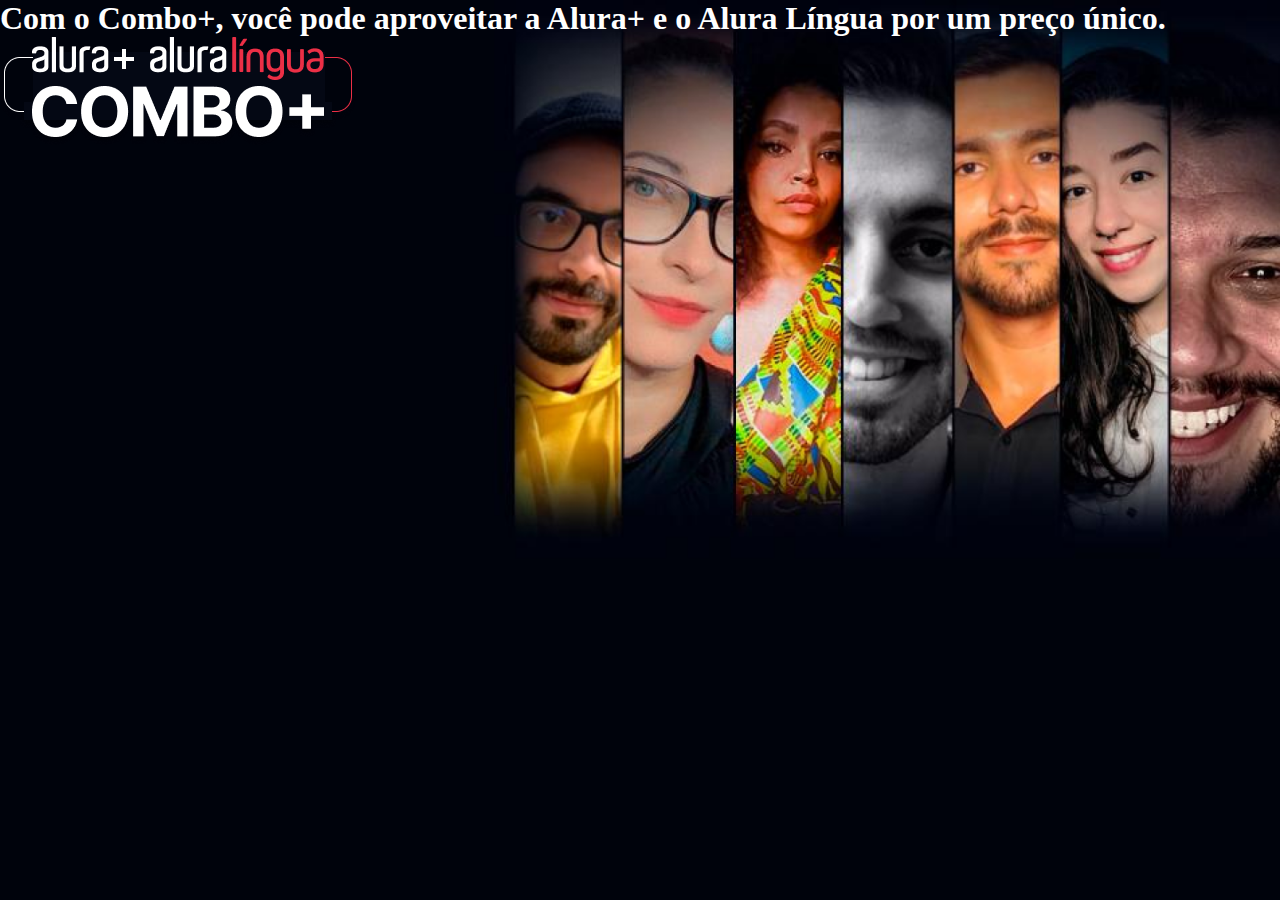
==== index.html @ 0bfee689 "aula 01" ====
<!DOCTYPE html>
<html lang="pt-br">
   <head>
       <title>Alura Plus</title>
       <meta charset="UTF-8">
       <meta name="viewport" content="width-device-width, initial-scale=1">
       <link rel="stylesheet" href="styles.css">
   </head> 
   <body>
       <section class="container principal">
            <h1>Com o Combo+, você pode aproveitar a Alura+ e o Alura Língua por um preço único.</h1>
            <img src="img/Combo.png" alt="O combo+ é a junção do alura+ e o alura língua">
        </section>
   </body>
</html>
---- styles.css ----
:root{
    --branco-principal: #FFFFFF;
    --cinza-secundario: #C0C0C0;
    --botao-azul: #667BF7;
    --cor-de-fundo: #00030C;
}

body {
    background-color: var(--cor-de-fundo);
    color: var(--branco-principal);
}

* {
    margin: 0;
    padding: 0;
}

.principal {
    background-image: url("img/Background.png");
    background-repeat: no-repeat;
    background-size: contain;
}

.container {
    height: 100vh;
}
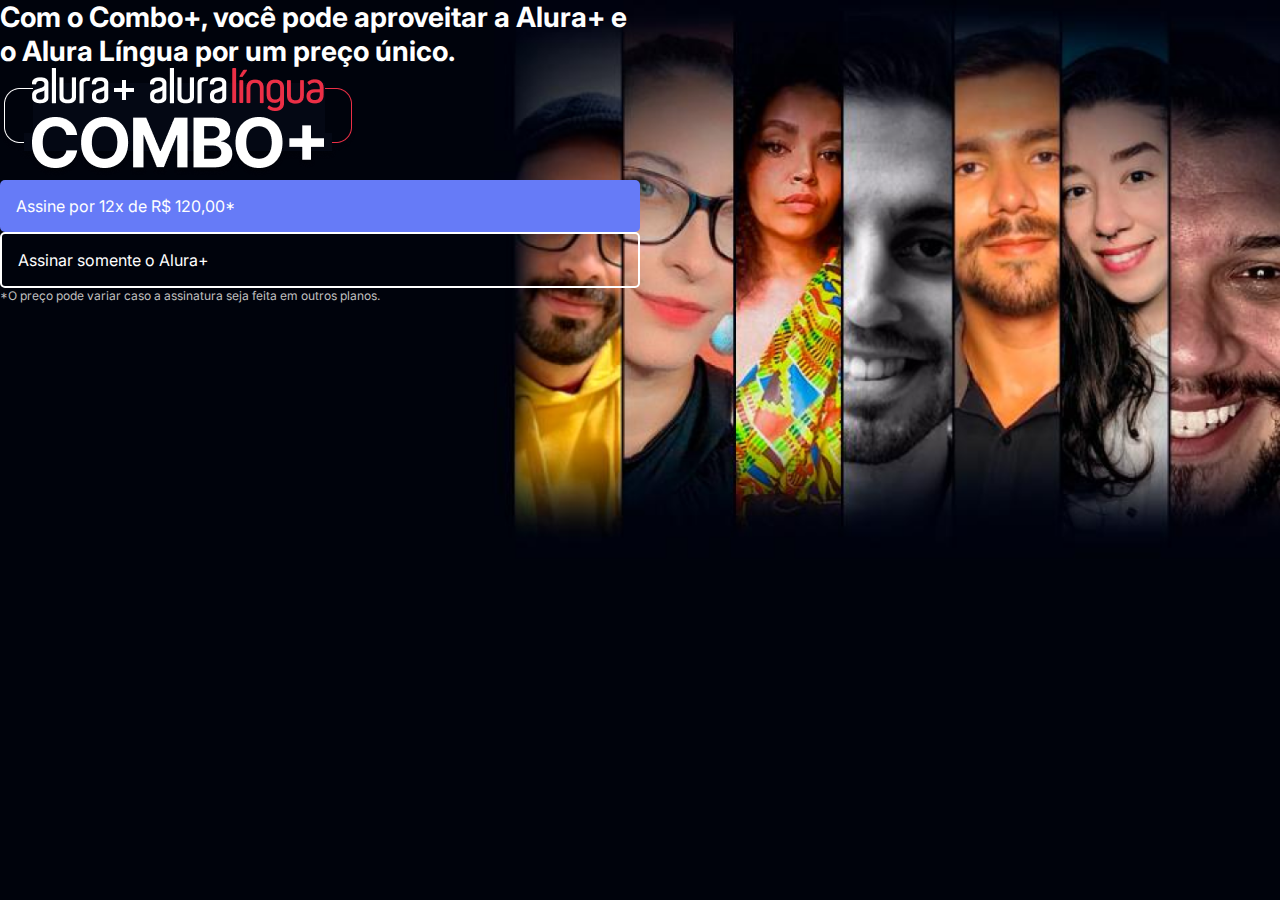
==== commit ff45e221: "aula 02" ====
--- a/index.html
+++ b/index.html
@@ -1,15 +1,26 @@
 <!DOCTYPE html>
 <html lang="pt-br">
-   <head>
-       <title>Alura Plus</title>
-       <meta charset="UTF-8">
-       <meta name="viewport" content="width-device-width, initial-scale=1">
-       <link rel="stylesheet" href="styles.css">
-   </head> 
-   <body>
-       <section class="container principal">
-            <h1>Com o Combo+, você pode aproveitar a Alura+ e o Alura Língua por um preço único.</h1>
+
+<head>
+    <title>Alura Plus</title>
+    <meta charset="UTF-8">
+    <meta name="viewport" content="width-device-width, initial-scale=1">
+    <link rel="stylesheet" href="styles.css">
+    <link rel="preconnect" href="https://fonts.googleapis.com">
+    <link rel="preconnect" href="https://fonts.gstatic.com" crossorigin>
+    <link href="https://fonts.googleapis.com/css2?family=Inter:wght@400;700&display=swap" rel="stylesheet">
+</head>
+
+<body>
+    <section class="container principal">
+        <div>
+            <h1 class="container__titulo">Com o Combo+, você pode aproveitar a Alura+ e o Alura Língua por um preço único.</h1>
             <img src="img/Combo.png" alt="O combo+ é a junção do alura+ e o alura língua">
-        </section>
-   </body>
+            <a href="www.alura.com.br" class="container__botao">Assine por 12x de R$ 120,00*</a>
+            <a href="www.alura.com.br" class="container__botao botao__secundario">Assinar somente o Alura+</a>
+            <p class="container__aviso">*O preço pode variar caso a assinatura seja feita em outros planos.</p>
+        </div>
+    </section>
+</body>
+
 </html>--- a/styles.css
+++ b/styles.css
@@ -1,13 +1,17 @@
-:root{
+:root {
     --branco-principal: #FFFFFF;
     --cinza-secundario: #C0C0C0;
     --botao-azul: #667BF7;
     --cor-de-fundo: #00030C;
+    --fonte-principal: 'Inter';
 }
 
 body {
     background-color: var(--cor-de-fundo);
     color: var(--branco-principal);
+    font-family: var(--fonte-principal);
+    font-size: 16px;
+    font-weight: 400;
 }
 
 * {
@@ -23,4 +27,30 @@
 
 .container {
     height: 100vh;
+    display: grid;
+    grid-template-columns: 50% 50%;
+}
+
+.container__botao {
+    background-color: var(--botao-azul);
+    border-radius: 5px;
+    padding: 1em;
+    color: var(--branco-principal);
+    display: block;
+    text-decoration: none;
+}
+
+.botao__secundario {
+    background-color: transparent;
+    border: 2px solid var(--branco-principal);
+}
+
+.container__aviso{
+    font-size: 12px;
+    color: var(--cinza-secundario);
+}
+
+.container__titulo{
+    font-size: 28px;
+    font-weight: 700;
 }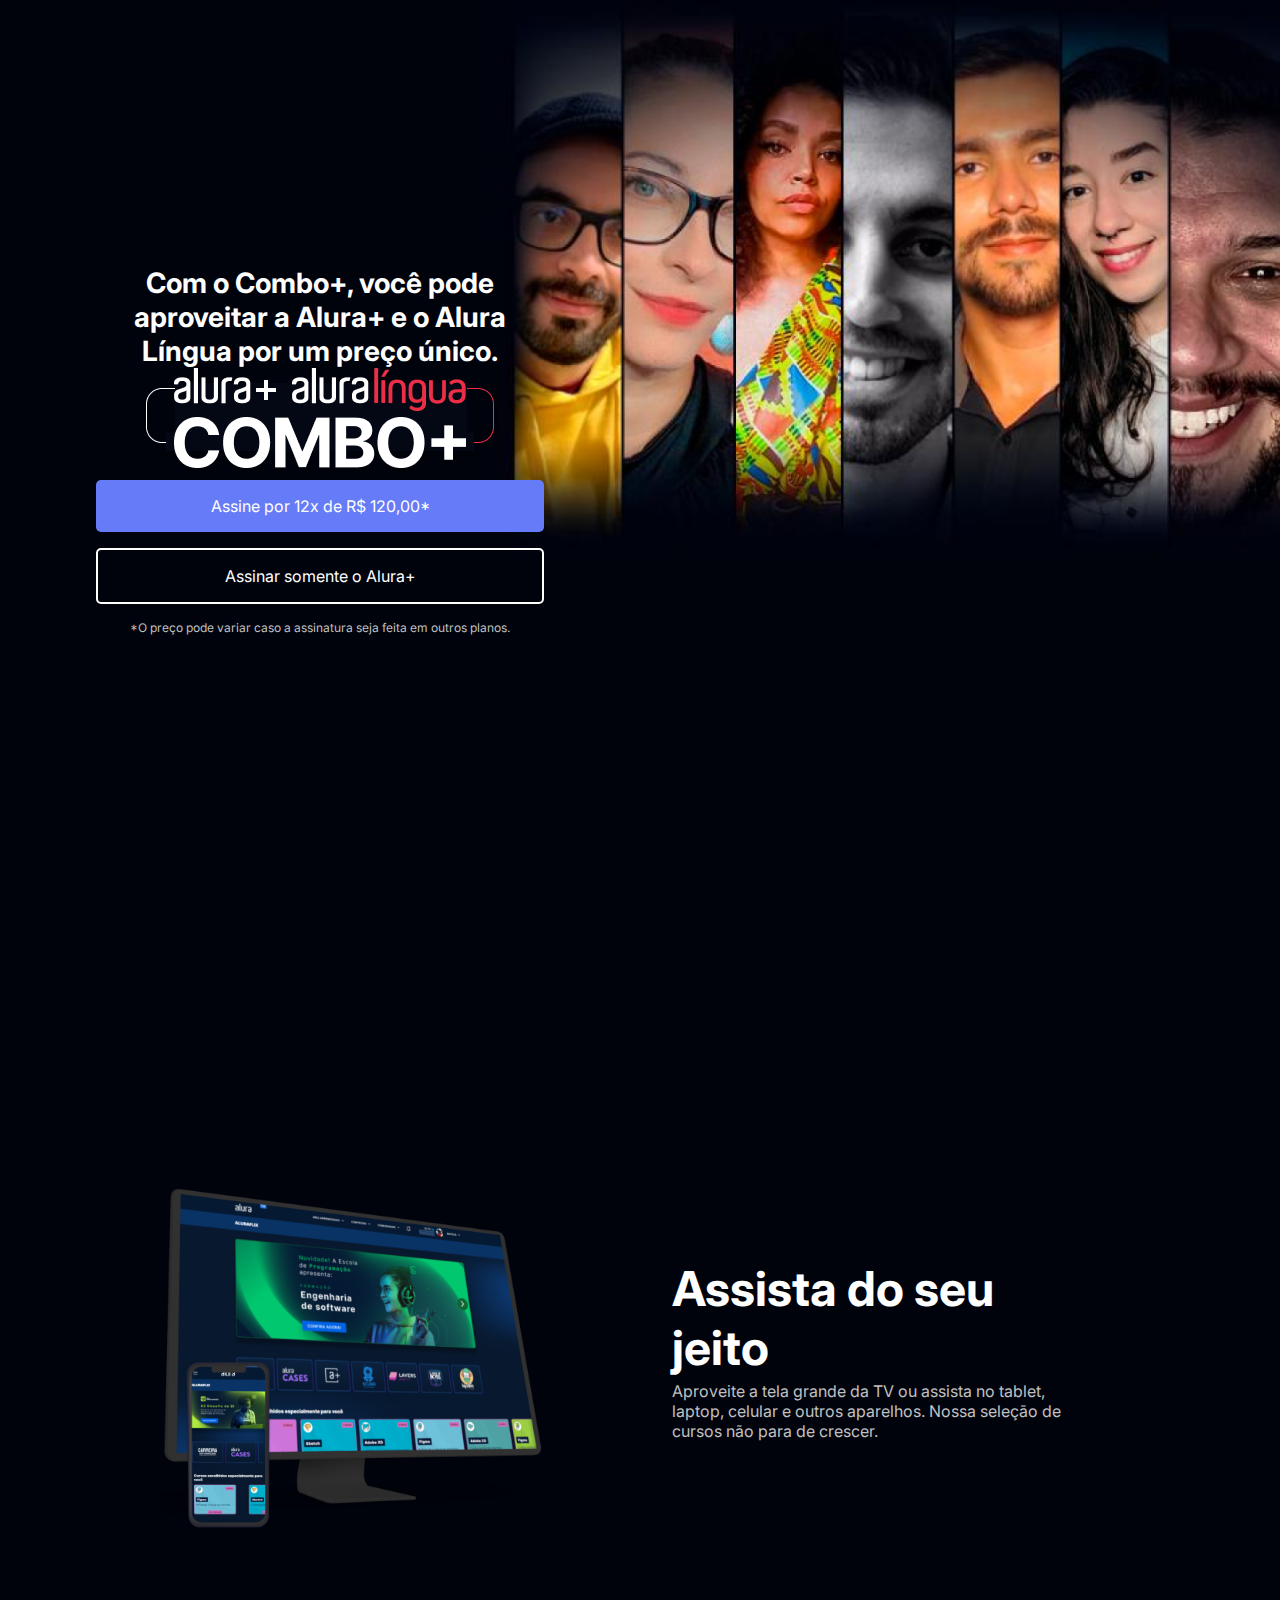
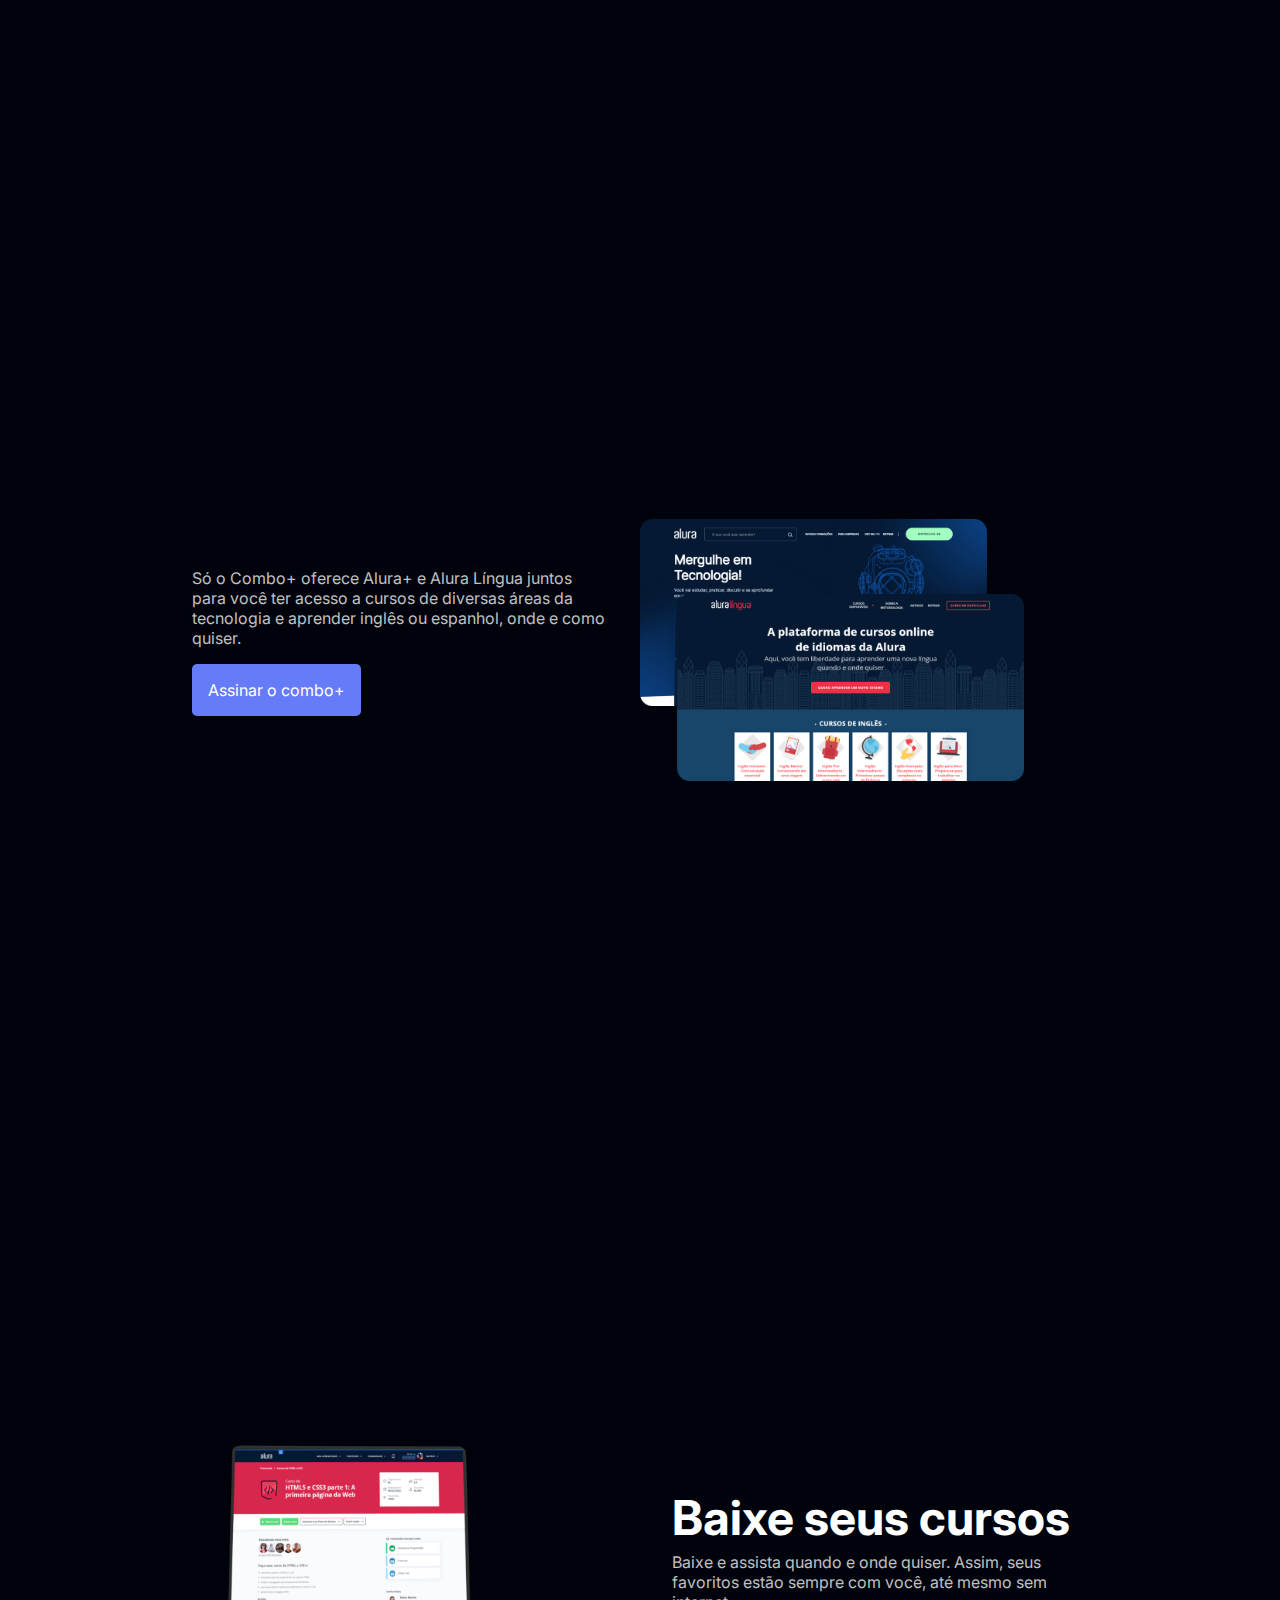
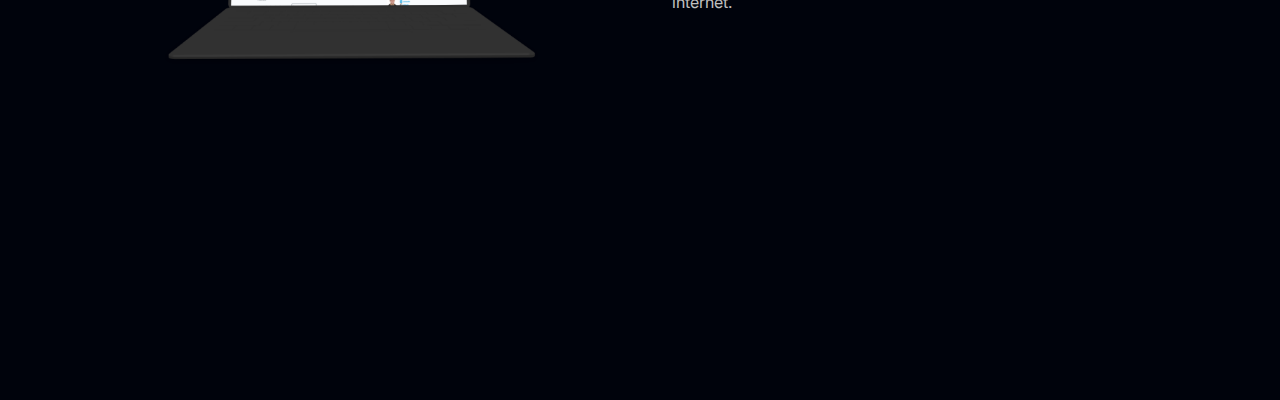
==== commit 429a3ace: "aula 03" ====
--- a/index.html
+++ b/index.html
@@ -13,14 +13,42 @@
 
 <body>
     <section class="container principal">
-        <div>
-            <h1 class="container__titulo">Com o Combo+, você pode aproveitar a Alura+ e o Alura Língua por um preço único.</h1>
-            <img src="img/Combo.png" alt="O combo+ é a junção do alura+ e o alura língua">
+        <div class="container__caixa">
+            <h1 class="container__titulo">Com o Combo+, você pode aproveitar a Alura+ e o Alura Língua por um preço
+                único.</h1>
+            <img src="img/Combo.png" alt="O combo+ é a junção do alura+ e o alura língua" class="container__imagem">
             <a href="www.alura.com.br" class="container__botao">Assine por 12x de R$ 120,00*</a>
             <a href="www.alura.com.br" class="container__botao botao__secundario">Assinar somente o Alura+</a>
             <p class="container__aviso">*O preço pode variar caso a assinatura seja feita em outros planos.</p>
         </div>
     </section>
+
+    <section class="container secundario">
+        <img src="img/Plataformas.png" alt="Um monitor e um celular com alura plus aberto" class="secundario__imagem">
+        <div class="container__descricao">
+            <h2 class="descricao__titulo">Assista do seu jeito</h2>
+            <p class="descricao__texto">Aproveite a tela grande da TV ou assista no tablet, laptop, celular e outros
+                aparelhos. Nossa seleção de cursos não para de crescer.</p>
+        </div>
+    </section>
+
+    <section class="container secundario">
+        <div class="container__descricao">
+            <p class="descricao__texto">Só o Combo+ oferece Alura+ e Alura Língua juntos para você ter acesso a cursos
+                de diversas áreas da tecnologia e aprender inglês ou espanhol, onde e como quiser.</p>
+            <a href="www.alura.com.br" class="container__botao secundario__botao">Assinar o combo+</a>
+        </div>
+        <img src="img/Telas.png" alt="Tela da alura plus e alura língua" class="secundario__imagem">
+    </section>
+
+    <section class="container secundario">
+        <img src="img/Notebook.png" alt="Notebook com a página do curso HTML5 e CSS3 da Alura aberta" class="secundario__imagem">
+        <div class="container__descricao">
+            <h2 class="descricao__titulo">Baixe seus cursos</h2>
+            <p class="descricao__texto">Baixe e assista quando e onde quiser. Assim, seus favoritos estão sempre com
+                você, até mesmo sem internet.</p>
+        </div>
+    </section>
 </body>
 
 </html>--- a/styles.css
+++ b/styles.css
@@ -23,6 +23,8 @@
     background-image: url("img/Background.png");
     background-repeat: no-repeat;
     background-size: contain;
+    align-items: center;
+    text-align: center;
 }
 
 .container {
@@ -38,6 +40,7 @@
     color: var(--branco-principal);
     display: block;
     text-decoration: none;
+    margin-bottom: 1em;
 }
 
 .botao__secundario {
@@ -53,4 +56,41 @@
 .container__titulo{
     font-size: 28px;
     font-weight: 700;
+}
+
+.contanier__imagem {
+    margin: 1em 0 2em 0;
+}
+
+.container__caixa {
+    margin: 0 6em;
+}
+
+.secundario__imagem {
+    width: 80%;
+}
+
+.secundario {
+    align-items: center;
+    margin: 0 10em;
+}
+
+.descricao__titulo {
+    font-weight: 700;
+    font-size: 48px;
+    color: var(--branco-principal);
+    margin-bottom: 0.1em;
+}
+
+.descricao__texto {
+    color: var(--cinza-secundario);
+}
+
+.secundario__botao {
+    display: inline-block;
+    margin-top: 1em;
+}
+
+.container__descricao {
+    padding: 2em;
 }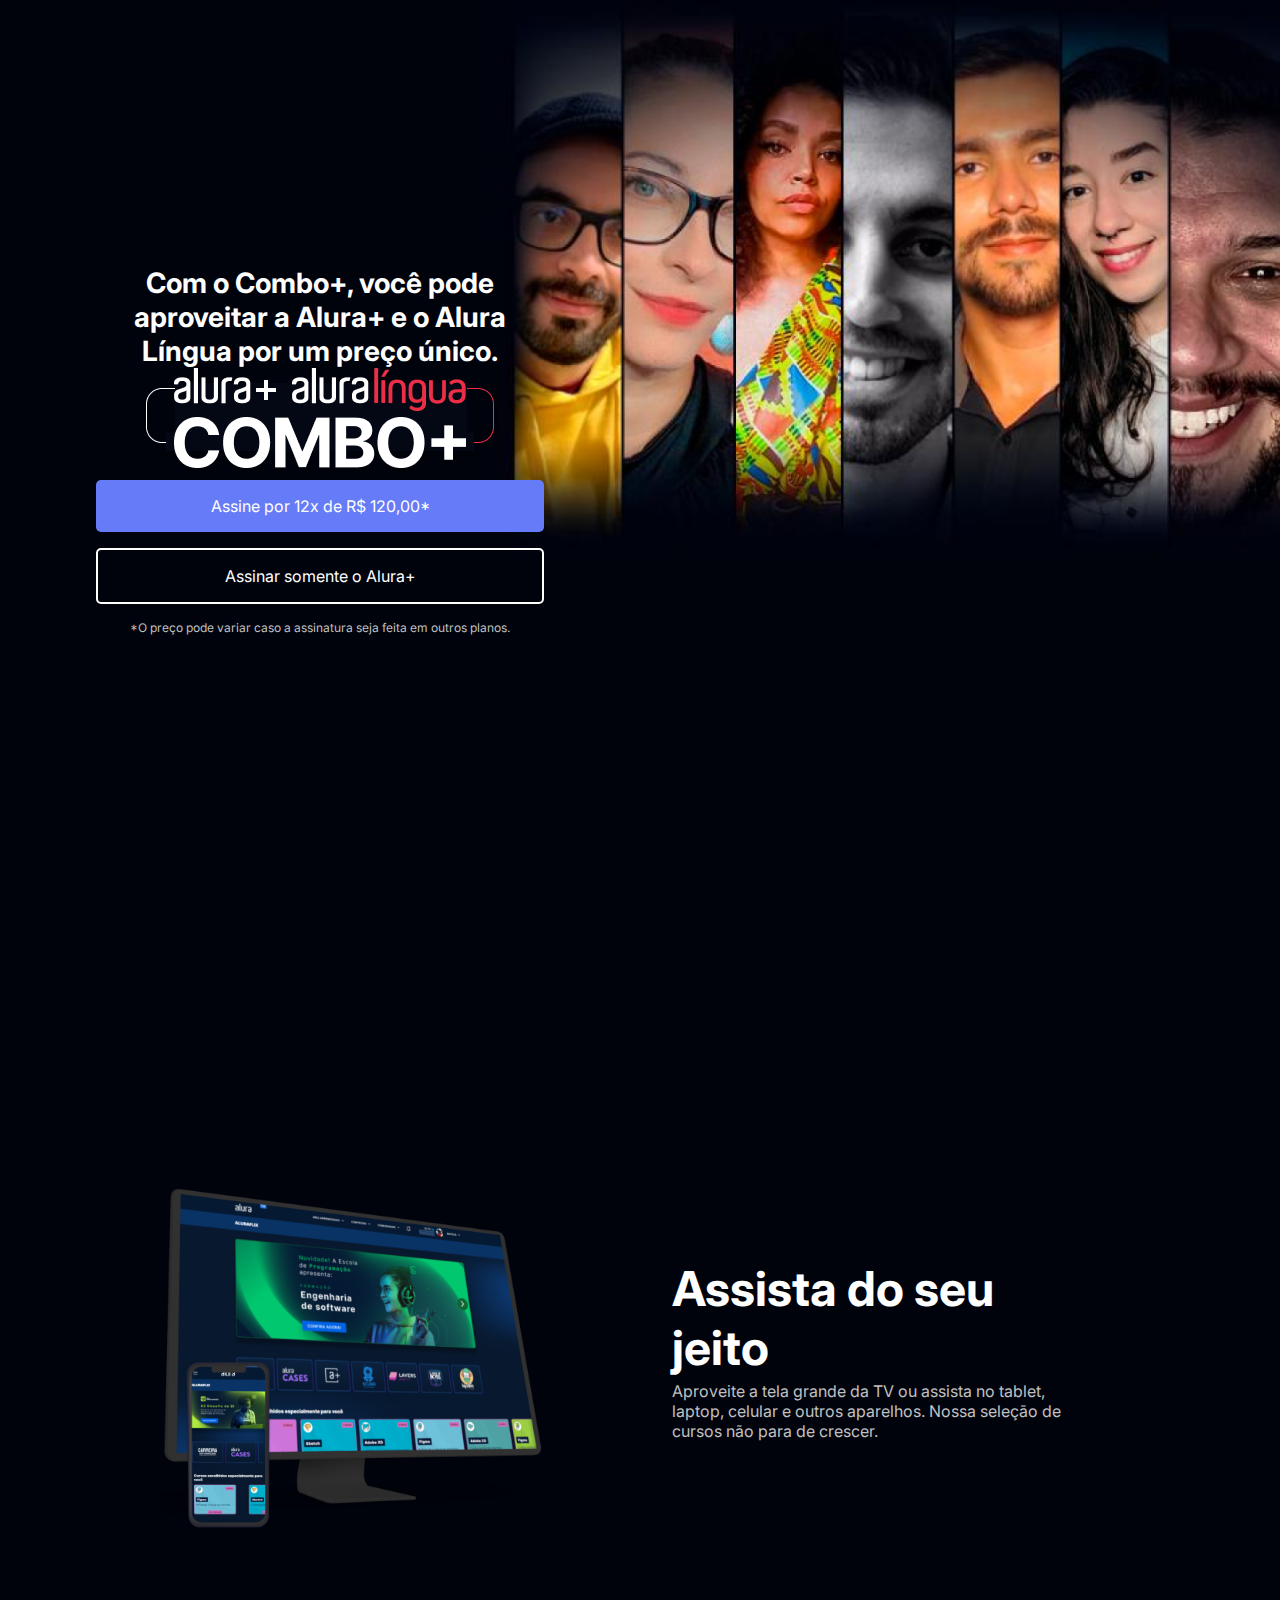
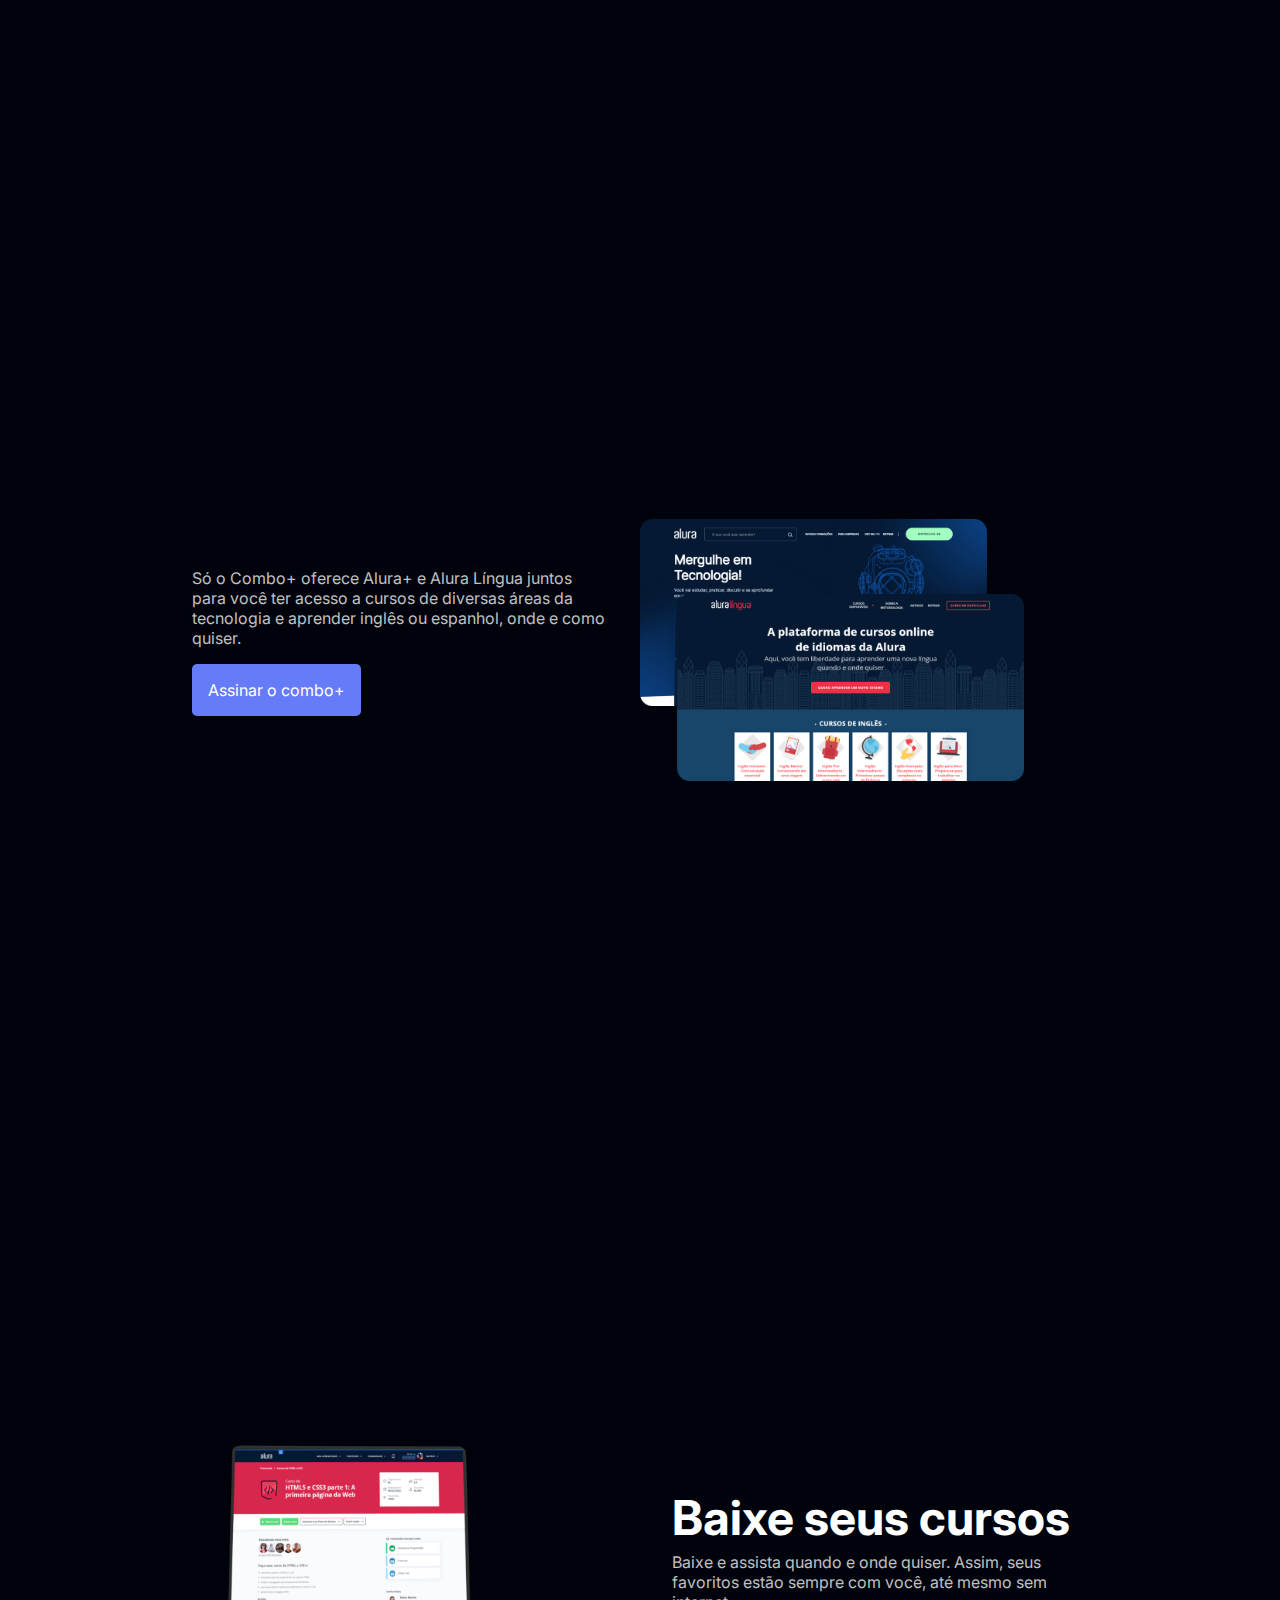
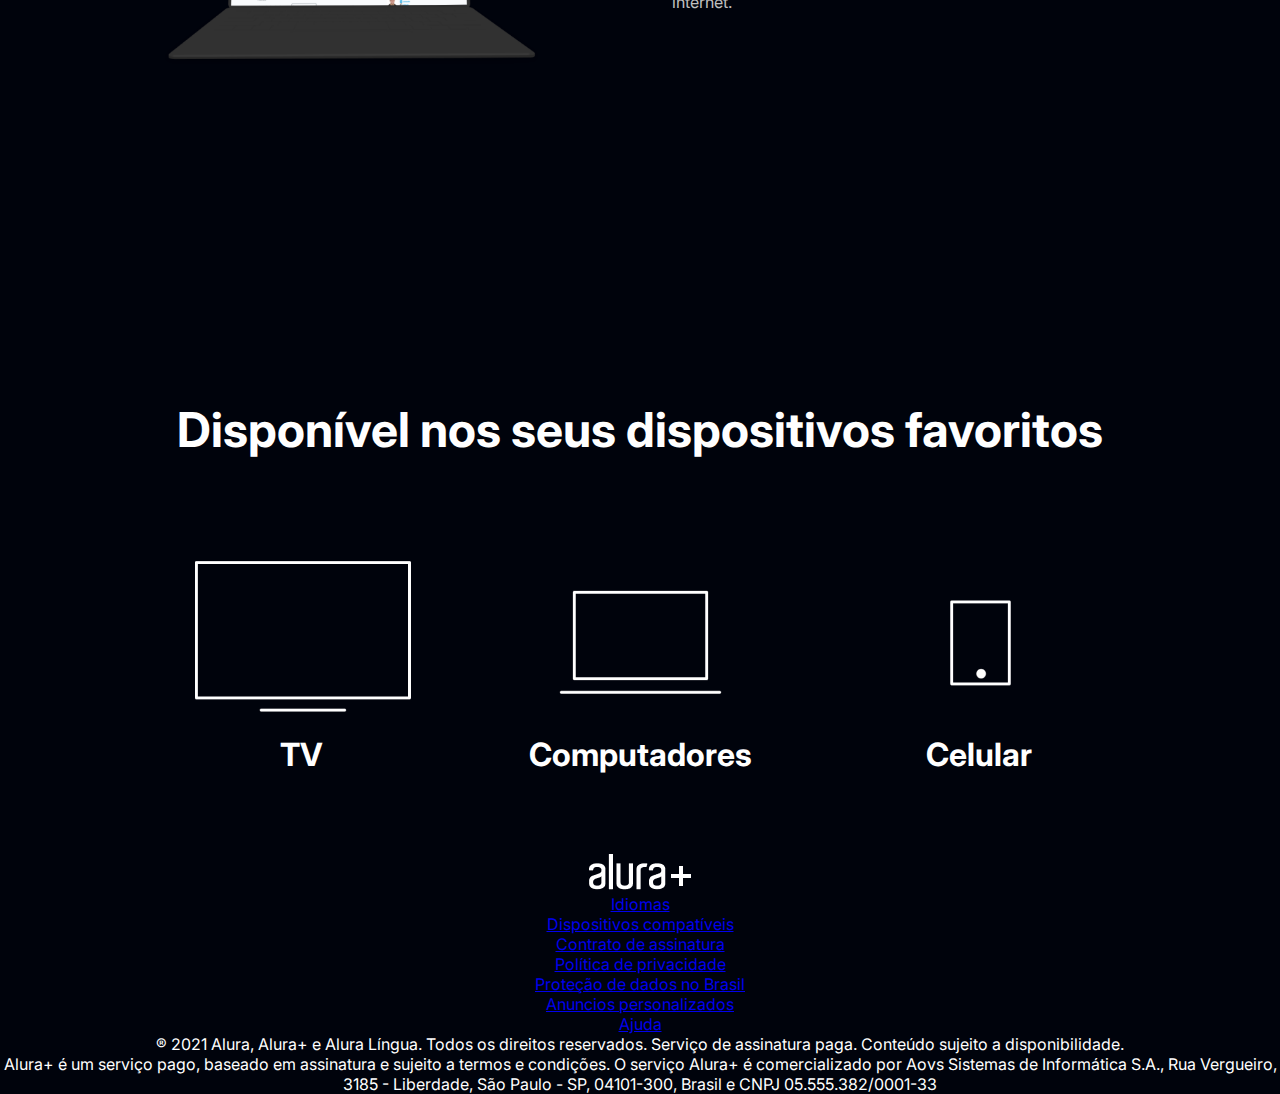
==== commit fc199aa0: "aula 04" ====
--- a/index.html
+++ b/index.html
@@ -42,13 +42,64 @@
     </section>
 
     <section class="container secundario">
-        <img src="img/Notebook.png" alt="Notebook com a página do curso HTML5 e CSS3 da Alura aberta" class="secundario__imagem">
+        <img src="img/Notebook.png" alt="Notebook com a página do curso HTML5 e CSS3 da Alura aberta"
+            class="secundario__imagem">
         <div class="container__descricao">
             <h2 class="descricao__titulo">Baixe seus cursos</h2>
             <p class="descricao__texto">Baixe e assista quando e onde quiser. Assim, seus favoritos estão sempre com
                 você, até mesmo sem internet.</p>
         </div>
     </section>
+
+    <section class="dispositivos">
+        <h2 class="dispositivos__titulo">Disponível nos seus dispositivos favoritos</h2>
+        <ul class="dispositivos__lista">
+            <li>
+                <img src="img/tv.png" alt="icone de televisão">
+                <h3 class="lista__item">TV</h3>
+            </li>
+            <li>
+                <img src="img/computador.png" alt="icone de computador">
+                <h3 class="lista__item">Computadores</h3>
+            </li>
+            <li>
+                <img src="img/celular.png" alt="icone de celular">
+                <h3 class="lista__item">Celular</h3>
+            </li>
+        </ul>
+    </section>
+    <footer class="rodape">
+        <img src="img/Logo.png" alt="Alura+" class="rodape__logo">
+        <ul class="rodape__lista">
+            <li class="lista__link">
+                <a href="#">Idiomas</a>
+            </li>
+            <li class="lista__link">
+                <a href="#">Dispositivos compatíveis</a>
+            </li>
+            <li class="lista__link">
+                <a href="#">Contrato de assinatura</a>
+            </li>
+            <li class="lista__link">
+                <a href="#">Política de privacidade</a>
+            </li>
+            <li class="lista__link">
+                <a href="#">Proteção de dados no Brasil</a>
+            </li>
+            <li class="lista__link">
+                <a href="#">Anuncios personalizados</a>
+            </li>
+            <li class="lista__link">
+                <a href="#">Ajuda</a>
+            </li>
+        </ul>
+        <p class="rodape__texto">® 2021 Alura, Alura+ e Alura Língua. Todos os direitos reservados. Serviço de
+            assinatura paga. Conteúdo sujeito a disponibilidade.</p>
+
+         <p class="rodape__texto">Alura+ é um serviço pago, baseado em assinatura e sujeito a termos e condições. O serviço Alura+ é
+            comercializado por Aovs Sistemas de Informática S.A., Rua Vergueiro, 3185 - Liberdade, São Paulo - SP,
+            04101-300, Brasil e CNPJ 05.555.382/0001-33</p>
+    </footer>
 </body>
 
 </html>--- a/styles.css
+++ b/styles.css
@@ -93,4 +93,44 @@
 
 .container__descricao {
     padding: 2em;
-}+}
+
+.dispositivos__lista{
+    display: flex;
+    justify-content: center;
+    list-style-type: none;
+    margin: 5em 0;
+}
+
+.dispositivos {
+    text-align: center;
+}
+
+.dispositivos__titulo{
+    font-size: 48px;
+    color: var(--branco-principal);
+}
+
+.lista__item{
+    font-size: 32px;
+}
+
+.rodape {
+    text-align: center;
+}
+
+.rodape__logo {
+
+}
+
+.rodape__lista{
+    
+}
+
+.lista__link {
+    
+}
+
+.rodape_testo{
+
+}
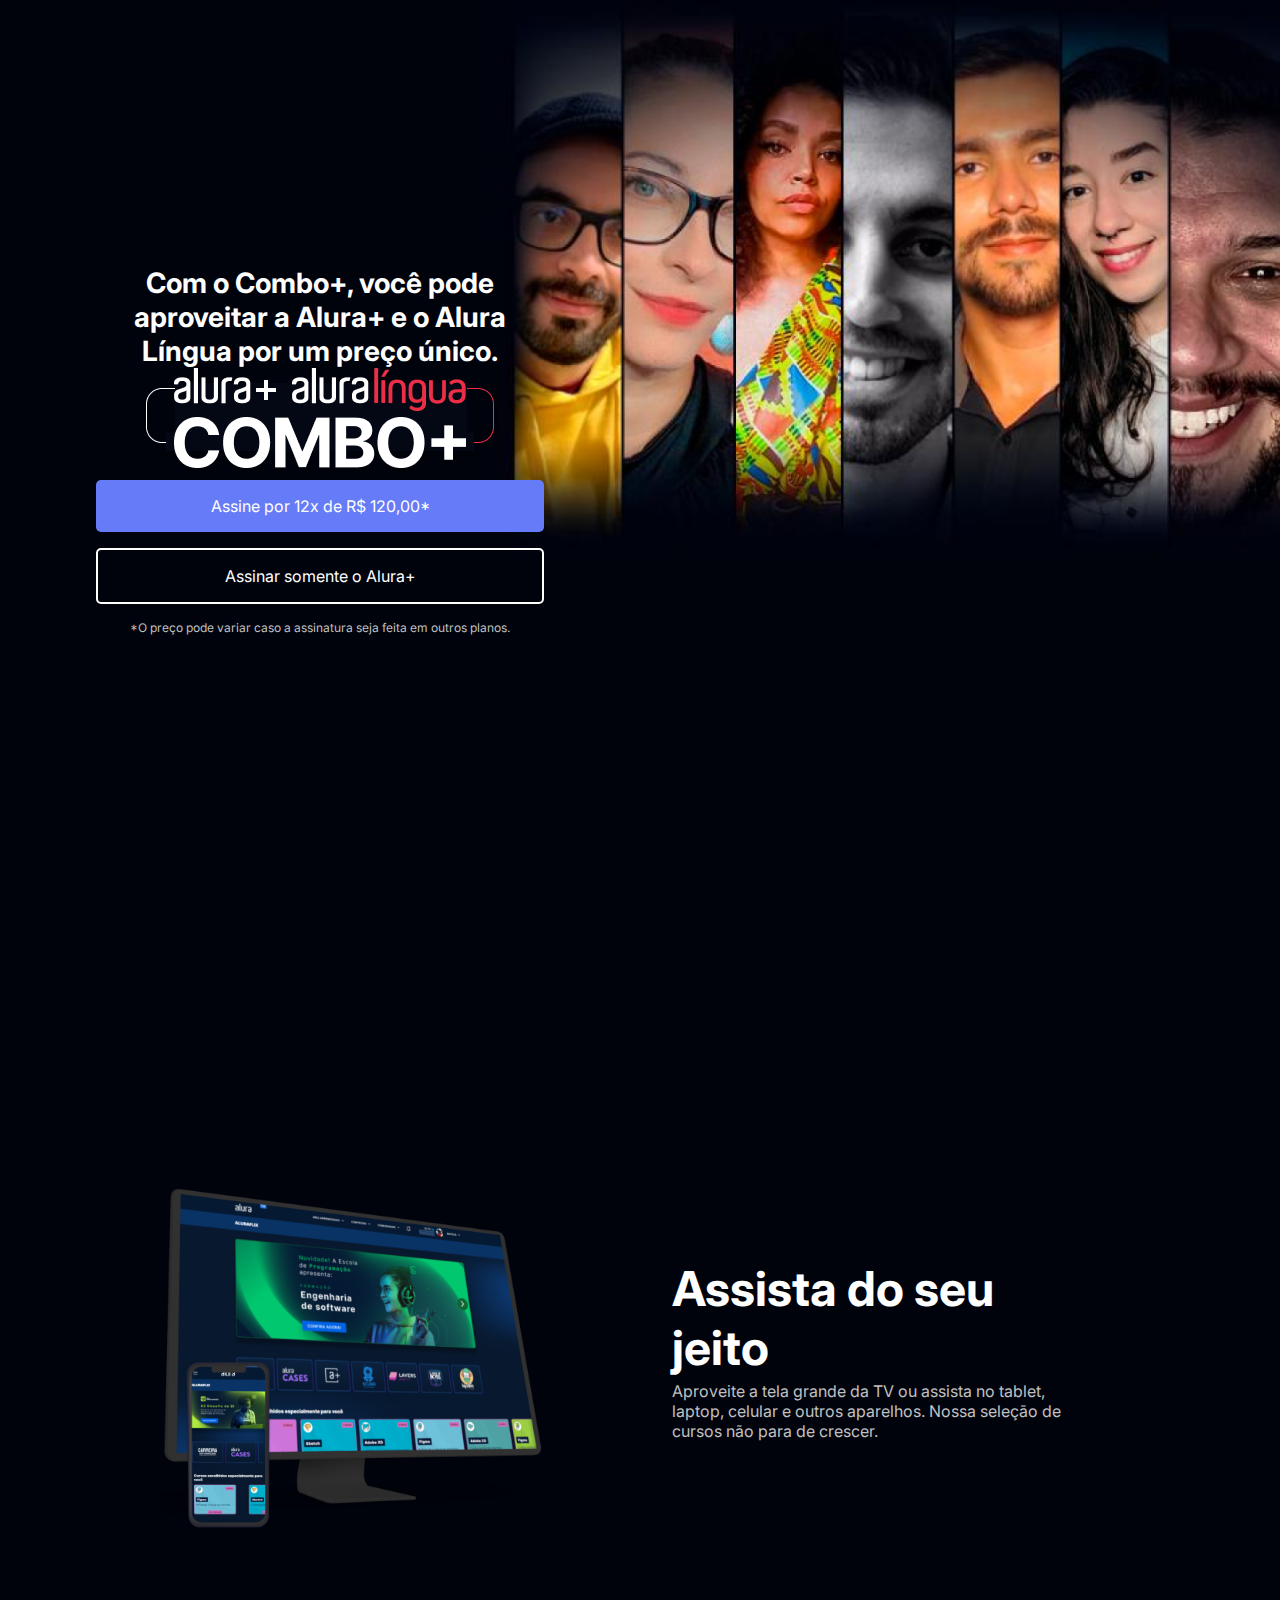
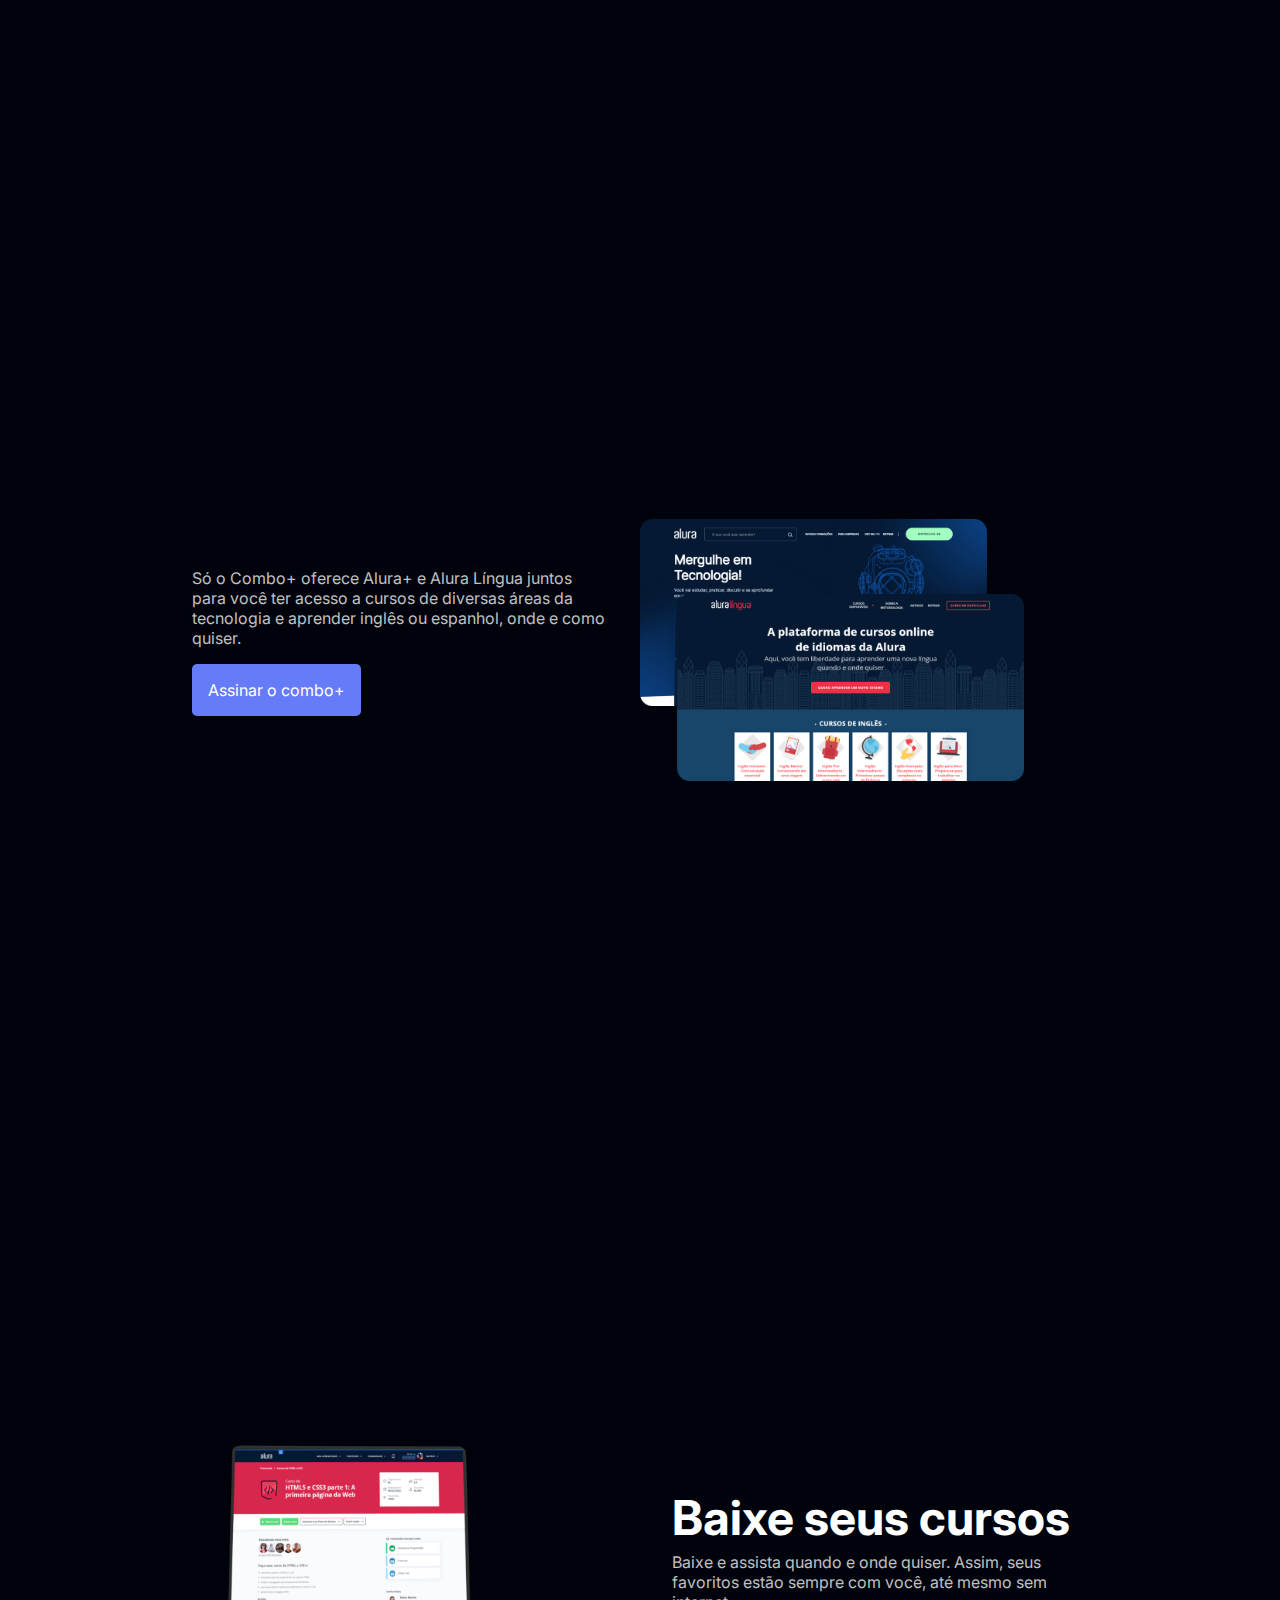
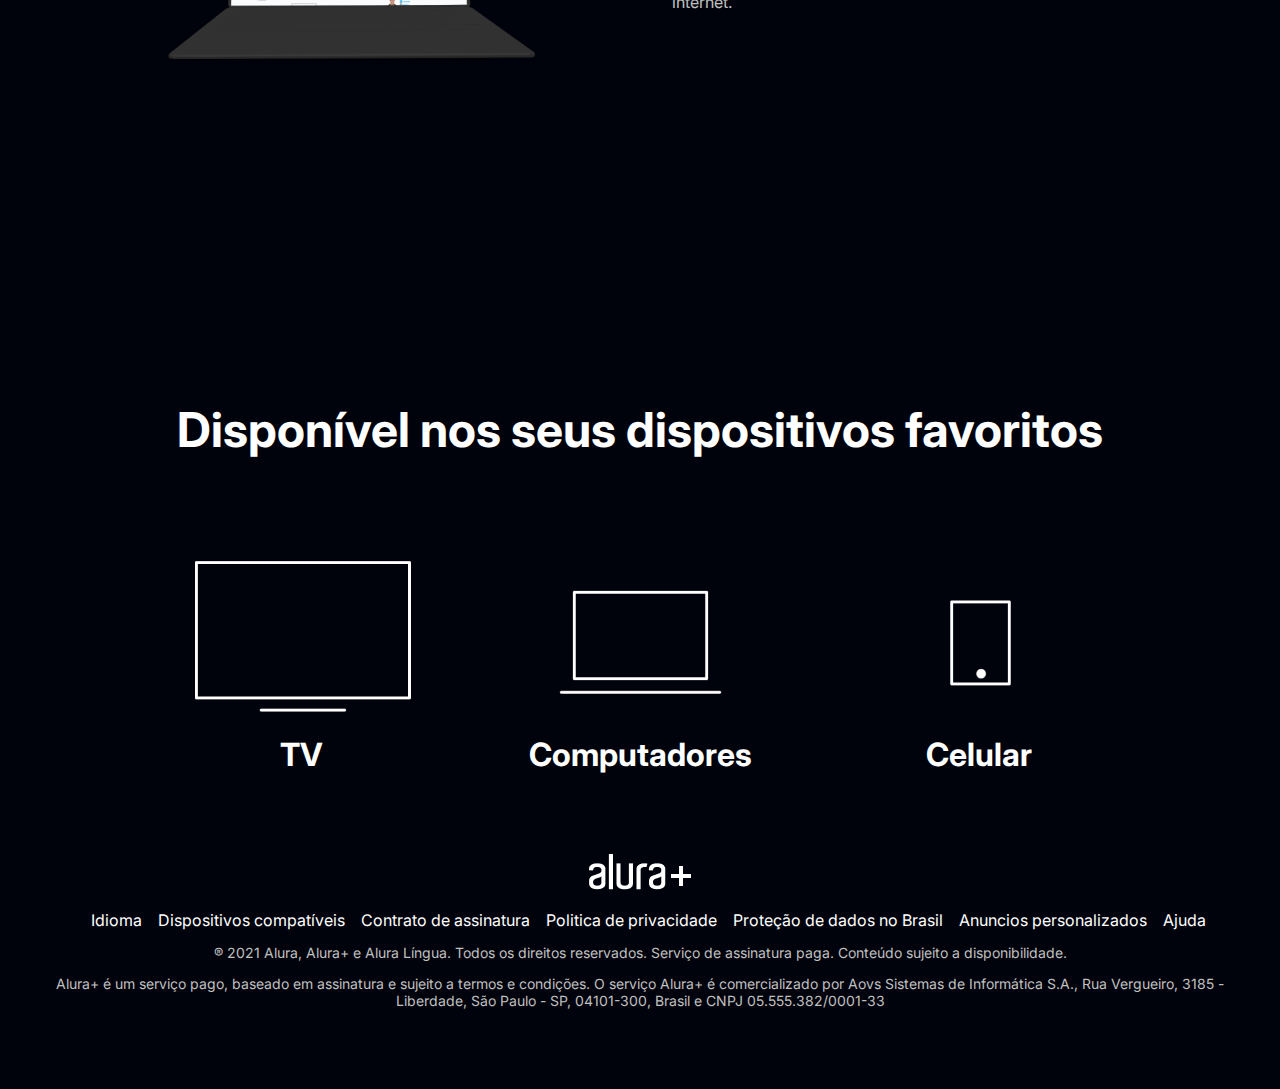
==== commit 67a1fed2: "conclusão" ====
--- a/index.html
+++ b/index.html
@@ -72,7 +72,7 @@
         <img src="img/Logo.png" alt="Alura+" class="rodape__logo">
         <ul class="rodape__lista">
             <li class="lista__link">
-                <a href="#">Idiomas</a>
+                <a href="#">Idioma</a>
             </li>
             <li class="lista__link">
                 <a href="#">Dispositivos compatíveis</a>
@@ -81,7 +81,7 @@
                 <a href="#">Contrato de assinatura</a>
             </li>
             <li class="lista__link">
-                <a href="#">Política de privacidade</a>
+                <a href="#">Politica de privacidade</a>
             </li>
             <li class="lista__link">
                 <a href="#">Proteção de dados no Brasil</a>
@@ -93,12 +93,8 @@
                 <a href="#">Ajuda</a>
             </li>
         </ul>
-        <p class="rodape__texto">® 2021 Alura, Alura+ e Alura Língua. Todos os direitos reservados. Serviço de
-            assinatura paga. Conteúdo sujeito a disponibilidade.</p>
-
-         <p class="rodape__texto">Alura+ é um serviço pago, baseado em assinatura e sujeito a termos e condições. O serviço Alura+ é
-            comercializado por Aovs Sistemas de Informática S.A., Rua Vergueiro, 3185 - Liberdade, São Paulo - SP,
-            04101-300, Brasil e CNPJ 05.555.382/0001-33</p>
+        <p class="rodape__texto">® 2021 Alura, Alura+ e Alura Língua. Todos os direitos reservados. Serviço de assinatura paga. Conteúdo sujeito a disponibilidade.</p>
+        <p class="rodape__texto">Alura+ é um serviço pago, baseado em assinatura e sujeito a termos e condições. O serviço Alura+ é comercializado por Aovs Sistemas de Informática S.A., Rua Vergueiro, 3185 - Liberdade, São Paulo - SP, 04101-300, Brasil e CNPJ 05.555.382/0001-33</p>
     </footer>
 </body>
 
--- a/styles.css
+++ b/styles.css
@@ -4,6 +4,7 @@
     --botao-azul: #667BF7;
     --cor-de-fundo: #00030C;
     --fonte-principal: 'Inter';
+    --botao-azul-efeito: #3c92fa;
 }
 
 body {
@@ -117,20 +118,37 @@
 
 .rodape {
     text-align: center;
-}
-
-.rodape__logo {
-
+    margin: 5em 3em;
 }
 
 .rodape__lista{
-    
+    display: flex;
+    justify-content: center;
+    list-style-type: none;
+    margin-top: 1em;
 }
 
-.lista__link {
-    
+.lista__link a{
+    text-decoration: none;
+    color: var(--branco-principal);
+    margin-left: 1em;
 }
 
-.rodape_testo{
+.rodape__texto{
+    margin: 1em 0;
+    color: var(--cinza-secundario);
+    font-size: 14px;
+}
 
+.lista__link a:hover{
+    color: var(--botao-azul)
 }
+
+.lista__link a:active{
+    color: purple;
+}
+
+.container__botao:hover{
+    background-color: var(--botao-azul-efeito);
+    color: var(--cor-de-fundo);
+}